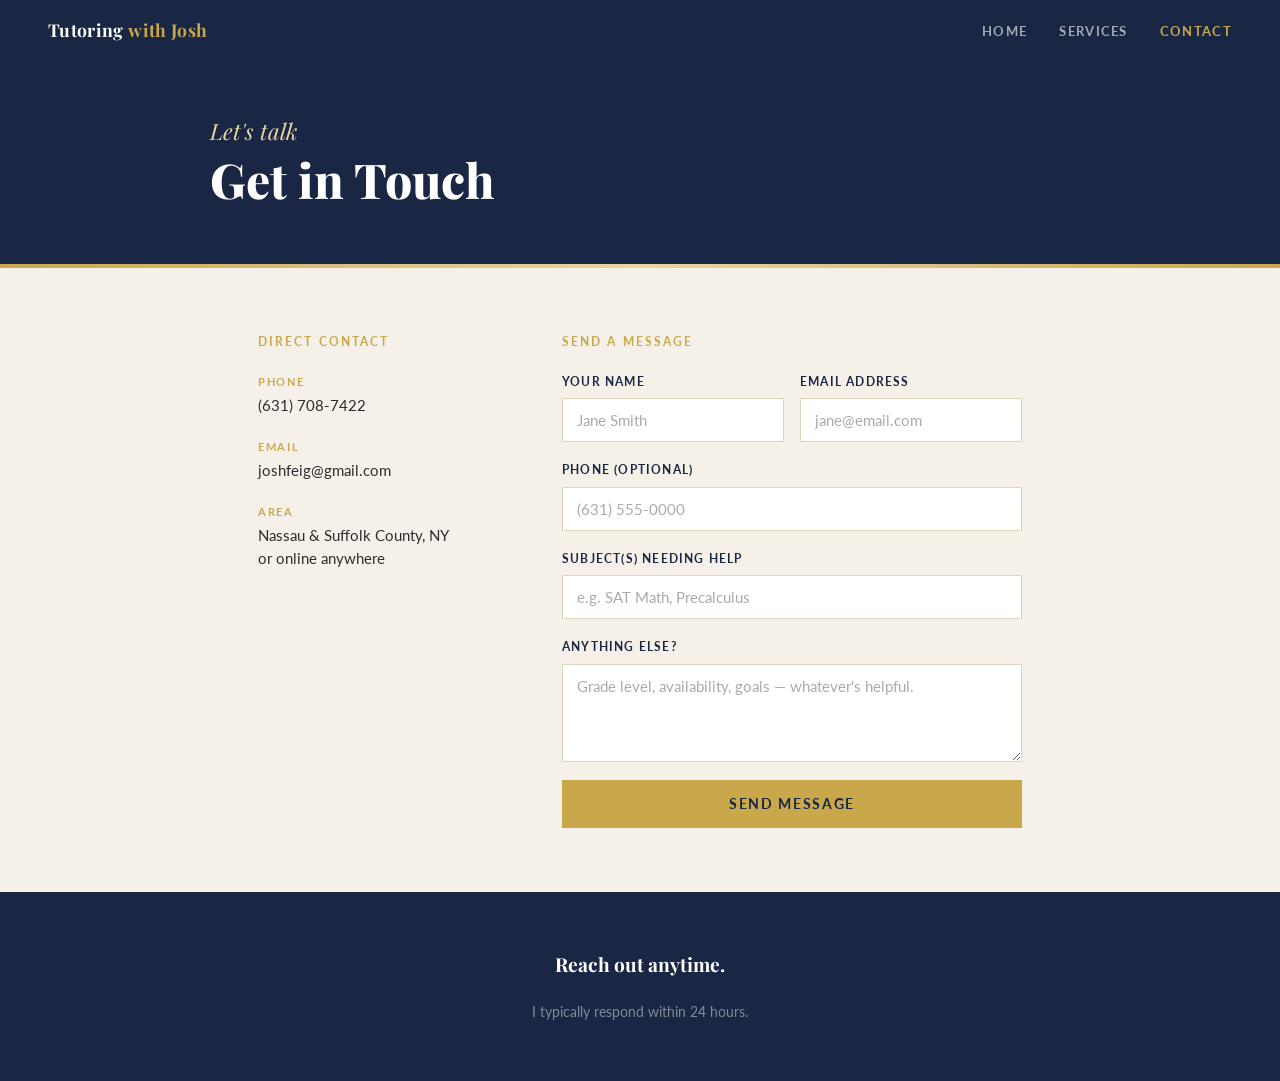
==== contact.html @ d27513d3 "Add files via upload" ====
<!DOCTYPE html>
<html lang="en">
<head>
  <meta charset="UTF-8" />
  <meta name="viewport" content="width=device-width, initial-scale=1.0" />
  <title>Contact | Tutoring with Josh</title>
  <link rel="preconnect" href="https://fonts.googleapis.com" />
  <link rel="preconnect" href="https://fonts.gstatic.com" crossorigin />
  <link href="https://fonts.googleapis.com/css2?family=Playfair+Display:ital,wght@0,700;0,800;1,400;1,600&family=Lato:wght@300;400;700&display=swap" rel="stylesheet" />
  <link rel="stylesheet" href="style.css" />
</head>
<body>

  <nav>
    <a class="nav-brand" href="index.html">Tutoring <span>with Josh</span></a>
    <ul class="nav-links">
      <li><a href="index.html">Home</a></li>
      <li><a href="services.html">Services</a></li>
      <li><a href="contact.html" class="active">Contact</a></li>
    </ul>
  </nav>

  <section class="page-hero">
    <div class="hero-inner">
      <div class="hero-eyebrow">Let's talk</div>
      <h1 class="hero-title" style="font-size: clamp(2rem, 4vw, 3rem);">Get in Touch</h1>
    </div>
  </section>

  <main class="main">
    <div class="contact-layout">

      <div class="contact-info">
        <p class="section-label">Direct Contact</p>
        <ul class="contact-list">
          <li class="contact-row">
            <span class="contact-label">Phone</span>
            <a class="contact-value" href="tel:6317087422">(631) 708-7422</a>
          </li>
          <li class="contact-row">
            <span class="contact-label">Email</span>
            <a class="contact-value" href="mailto:joshfeig@gmail.com">joshfeig@gmail.com</a>
          </li>
          <li class="contact-row">
            <span class="contact-label">Area</span>
            <span class="contact-value">Nassau &amp; Suffolk County, NY<br/>or online anywhere</span>
          </li>
        </ul>
      </div>

      <div class="contact-form-wrap">
        <p class="section-label">Send a Message</p>
        <!-- Netlify handles form submissions — just deploy and it works -->
        <form name="contact" method="POST" data-netlify="true" class="contact-form">
          <input type="hidden" name="form-name" value="contact" />

          <div class="field-row">
            <div class="field">
              <label for="name">Your Name</label>
              <input type="text" id="name" name="name" placeholder="Jane Smith" required />
            </div>
            <div class="field">
              <label for="email">Email Address</label>
              <input type="email" id="email" name="email" placeholder="jane@email.com" required />
            </div>
          </div>

          <div class="field">
            <label for="phone">Phone (optional)</label>
            <input type="tel" id="phone" name="phone" placeholder="(631) 555-0000" />
          </div>

          <div class="field">
            <label for="subject">Subject(s) Needing Help</label>
            <input type="text" id="subject" name="subject" placeholder="e.g. SAT Math, Precalculus" />
          </div>

          <div class="field">
            <label for="message">Anything else?</label>
            <textarea id="message" name="message" rows="4" placeholder="Grade level, availability, goals — whatever's helpful."></textarea>
          </div>

          <button type="submit" class="btn btn-submit">Send Message</button>
        </form>
      </div>

    </div>
  </main>

  <footer>
    <div class="footer-inner footer-simple">
      <p class="footer-headline" style="font-size:1.2rem;">Reach out anytime.</p>
      <p style="color:rgba(255,255,255,0.45); font-size:0.9rem; margin-top:8px;">I typically respond within 24 hours.</p>
    </div>
  </footer>

</body>
</html>
---- style.css ----
*, *::before, *::after { box-sizing: border-box; margin: 0; padding: 0; }

:root {
  --navy: #1a2744;
  --navy-light: #243058;
  --gold: #c9a84c;
  --gold-light: #e8d5a3;
  --cream: #f5f1e8;
  --white: #ffffff;
  --text: #2c2c2c;
  --text-muted: #666;
  --border: #ddd5c0;
}

html { scroll-behavior: smooth; }

body {
  font-family: 'Lato', sans-serif;
  color: var(--text);
  background: var(--cream);
  font-size: 16px;
  line-height: 1.7;
}

/* ── NAV ── */
nav {
  background: var(--navy);
  position: sticky;
  top: 0;
  z-index: 100;
  display: flex;
  justify-content: space-between;
  align-items: center;
  padding: 0 48px;
  height: 60px;
}

.nav-brand {
  font-family: 'Playfair Display', serif;
  color: var(--white);
  font-size: 1.1rem;
  font-weight: 700;
  letter-spacing: 0.02em;
  text-decoration: none;
}

.nav-brand span { color: var(--gold); }

.nav-links {
  display: flex;
  gap: 32px;
  list-style: none;
}

.nav-links a {
  color: rgba(255,255,255,0.6);
  text-decoration: none;
  font-size: 0.82rem;
  font-weight: 700;
  letter-spacing: 0.1em;
  text-transform: uppercase;
  transition: color 0.2s;
}

.nav-links a:hover,
.nav-links a.active { color: var(--gold); }

/* ── HERO ── */
.hero {
  background: var(--navy);
  padding: 80px 48px 72px;
  position: relative;
  overflow: hidden;
}

.hero::after {
  content: '';
  position: absolute;
  bottom: 0; left: 0; right: 0;
  height: 4px;
  background: linear-gradient(90deg, var(--gold), var(--gold-light), var(--gold));
}

.page-hero {
  background: var(--navy);
  padding: 52px 48px 48px;
  position: relative;
}

.page-hero::after {
  content: '';
  position: absolute;
  bottom: 0; left: 0; right: 0;
  height: 4px;
  background: linear-gradient(90deg, var(--gold), var(--gold-light), var(--gold));
}

.hero-inner {
  max-width: 860px;
  margin: 0 auto;
}

.hero-eyebrow {
  font-family: 'Playfair Display', serif;
  font-style: italic;
  color: var(--gold-light);
  font-size: 1.4rem;
  font-weight: 400;
  margin-bottom: 4px;
  opacity: 0;
  animation: fadeUp 0.6s 0.1s forwards;
}

.hero-title {
  font-family: 'Playfair Display', serif;
  font-size: clamp(2.6rem, 5vw, 3.8rem);
  font-weight: 800;
  color: var(--white);
  line-height: 1.05;
  margin-bottom: 16px;
  opacity: 0;
  animation: fadeUp 0.6s 0.25s forwards;
}

.hero-title span { color: var(--gold); }

.hero-sub {
  color: rgba(255,255,255,0.6);
  font-size: 1rem;
  font-weight: 300;
  letter-spacing: 0.08em;
  text-transform: uppercase;
  opacity: 0;
  animation: fadeUp 0.6s 0.4s forwards;
}

.hero-cta {
  margin-top: 36px;
  opacity: 0;
  animation: fadeUp 0.6s 0.55s forwards;
}

@keyframes fadeUp {
  from { opacity: 0; transform: translateY(18px); }
  to   { opacity: 1; transform: translateY(0); }
}

/* ── BUTTONS ── */
.btn {
  display: inline-block;
  background: var(--gold);
  color: var(--navy);
  font-family: 'Lato', sans-serif;
  font-weight: 700;
  font-size: 0.82rem;
  letter-spacing: 0.12em;
  text-transform: uppercase;
  text-decoration: none;
  padding: 14px 32px;
  border: none;
  cursor: pointer;
  transition: background 0.2s, transform 0.15s;
}

.btn:hover {
  background: var(--gold-light);
  transform: translateY(-1px);
}

.btn-outline {
  background: transparent;
  color: var(--white);
  border: 1px solid rgba(255,255,255,0.35);
  margin-left: 12px;
}

.btn-outline:hover {
  background: rgba(255,255,255,0.08);
  transform: translateY(-1px);
}

.btn-dark {
  background: var(--navy);
  color: var(--white);
}

.btn-dark:hover {
  background: var(--navy-light);
}

.btn-submit {
  width: 100%;
  padding: 16px;
  font-size: 0.85rem;
}

/* ── TESTIMONIAL ── */
.testimonial-band {
  background: var(--white);
  padding: 48px;
  border-bottom: 1px solid var(--border);
}

.testimonial-inner {
  max-width: 860px;
  margin: 0 auto;
  display: flex;
  gap: 24px;
  align-items: flex-start;
}

.testimonial-bar {
  width: 4px;
  min-height: 80px;
  background: var(--gold);
  flex-shrink: 0;
  margin-top: 4px;
}

.testimonial-text {
  font-family: 'Playfair Display', serif;
  font-style: italic;
  font-size: 1.15rem;
  color: #333;
  line-height: 1.7;
}

.testimonial-attr {
  margin-top: 12px;
  font-size: 0.75rem;
  font-weight: 700;
  letter-spacing: 0.12em;
  text-transform: uppercase;
  color: var(--gold);
}

/* ── MAIN ── */
.main {
  max-width: 860px;
  margin: 0 auto;
  padding: 64px 48px;
}

.section-label {
  font-size: 0.72rem;
  font-weight: 700;
  letter-spacing: 0.18em;
  text-transform: uppercase;
  color: var(--gold);
  margin-bottom: 20px;
}

.divider {
  height: 1px;
  background: var(--border);
  margin: 0 0 56px;
}

.content-section {
  margin-bottom: 56px;
}

/* ── ABOUT (index) ── */
.about-section { margin-bottom: 0; }

.about-grid {
  display: grid;
  grid-template-columns: 1fr 200px;
  gap: 48px;
  align-items: start;
}

.about-text p {
  color: #444;
  font-size: 0.97rem;
  line-height: 1.8;
  margin-bottom: 14px;
}

.about-text p:last-of-type { margin-bottom: 0; }

.about-right {
  display: flex;
  flex-direction: column;
  gap: 12px;
}

.about-photo {
  width: 100%;
  display: block;
  border: 3px solid var(--gold);
}

.stats {
  display: flex;
  flex-direction: column;
  gap: 10px;
}

.stat-box {
  background: var(--cream);
  border: 1px solid var(--border);
  padding: 14px 16px;
  text-align: center;
}

.stat-number {
  font-family: 'Playfair Display', serif;
  font-size: 1.7rem;
  font-weight: 700;
  color: var(--navy);
  line-height: 1;
}

.stat-number sup {
  font-size: 0.85rem;
  vertical-align: super;
}

.stat-label {
  font-size: 0.76rem;
  color: var(--text-muted);
  margin-top: 4px;
  line-height: 1.4;
}

/* ── SUBJECTS ── */
.pill-row {
  display: flex;
  flex-wrap: wrap;
  gap: 10px;
}

.pill {
  background: var(--navy);
  color: var(--white);
  font-size: 0.82rem;
  font-weight: 700;
  letter-spacing: 0.04em;
  padding: 9px 18px;
}

/* ── SESSION FORMAT ── */
.format-grid {
  display: grid;
  grid-template-columns: 1fr 1fr;
  gap: 16px;
}

.format-card {
  background: var(--white);
  border: 1px solid var(--border);
  padding: 28px 24px;
  transition: border-color 0.2s;
}

.format-card:hover { border-color: var(--gold); }

.format-icon {
  font-size: 1.2rem;
  color: var(--gold);
  margin-bottom: 12px;
}

.format-title {
  font-family: 'Playfair Display', serif;
  font-size: 1.1rem;
  font-weight: 700;
  color: var(--navy);
  margin-bottom: 8px;
}

.format-desc {
  font-size: 0.9rem;
  color: var(--text-muted);
  line-height: 1.6;
}

/* ── WHAT TO EXPECT ── */
.expect-grid {
  display: grid;
  grid-template-columns: 1fr 1fr;
  gap: 14px;
}

.expect-card {
  border: 1px solid var(--border);
  background: var(--white);
  padding: 20px 22px;
  display: flex;
  gap: 16px;
  align-items: flex-start;
  transition: border-color 0.2s;
}

.expect-card:hover { border-color: var(--gold); }

.expect-num {
  width: 28px;
  height: 28px;
  border: 1.5px solid var(--gold);
  color: var(--gold);
  font-size: 0.75rem;
  font-weight: 700;
  display: flex;
  align-items: center;
  justify-content: center;
  flex-shrink: 0;
  margin-top: 2px;
  font-family: 'Playfair Display', serif;
}

.expect-title {
  font-weight: 700;
  font-size: 0.95rem;
  color: var(--navy);
  margin-bottom: 4px;
}

.expect-desc {
  font-size: 0.87rem;
  color: var(--text-muted);
  line-height: 1.5;
}

/* ── CONTACT PAGE ── */
.contact-layout {
  display: grid;
  grid-template-columns: 240px 1fr;
  gap: 64px;
  align-items: start;
}

.contact-list {
  list-style: none;
  display: flex;
  flex-direction: column;
  gap: 20px;
}

.contact-row {
  display: flex;
  flex-direction: column;
  gap: 3px;
}

.contact-label {
  font-size: 0.7rem;
  font-weight: 700;
  letter-spacing: 0.15em;
  text-transform: uppercase;
  color: var(--gold);
}

.contact-value {
  color: var(--text);
  font-size: 0.95rem;
  text-decoration: none;
  line-height: 1.5;
}

a.contact-value:hover { color: var(--navy); text-decoration: underline; }

/* ── FORM ── */
.contact-form {
  display: flex;
  flex-direction: column;
  gap: 18px;
}

.field-row {
  display: grid;
  grid-template-columns: 1fr 1fr;
  gap: 16px;
}

.field {
  display: flex;
  flex-direction: column;
  gap: 6px;
}

.field label {
  font-size: 0.75rem;
  font-weight: 700;
  letter-spacing: 0.1em;
  text-transform: uppercase;
  color: var(--navy);
}

.field input,
.field textarea {
  background: var(--white);
  border: 1px solid var(--border);
  padding: 12px 14px;
  font-family: 'Lato', sans-serif;
  font-size: 0.95rem;
  color: var(--text);
  outline: none;
  transition: border-color 0.2s;
  width: 100%;
}

.field input:focus,
.field textarea:focus {
  border-color: var(--gold);
}

.field input::placeholder,
.field textarea::placeholder {
  color: #aaa;
}

.field textarea { resize: vertical; }

/* ── FOOTER ── */
footer {
  background: var(--navy);
  padding: 56px 48px;
}

.footer-inner {
  max-width: 860px;
  margin: 0 auto;
}

.footer-simple {
  text-align: center;
}

.footer-headline {
  font-family: 'Playfair Display', serif;
  font-size: 1.8rem;
  font-weight: 700;
  color: var(--white);
  margin-bottom: 20px;
}

/* ── RESPONSIVE ── */
@media (max-width: 700px) {
  nav { padding: 0 20px; }
  .nav-links { gap: 18px; }
  .hero, .page-hero { padding: 52px 24px 48px; }
  .testimonial-band { padding: 36px 24px; }
  .main { padding: 48px 24px; }
  .about-grid { grid-template-columns: 1fr; }
  .about-right { flex-direction: row; flex-wrap: wrap; }
  .about-photo { width: 120px; }
  .stats { flex-direction: row; flex-wrap: wrap; }
  .stat-box { flex: 1; min-width: 90px; }
  .format-grid { grid-template-columns: 1fr; }
  .expect-grid { grid-template-columns: 1fr; }
  .contact-layout { grid-template-columns: 1fr; gap: 40px; }
  .field-row { grid-template-columns: 1fr; }
  footer { padding: 48px 24px; }
  .btn-outline { margin-left: 0; margin-top: 10px; }
}
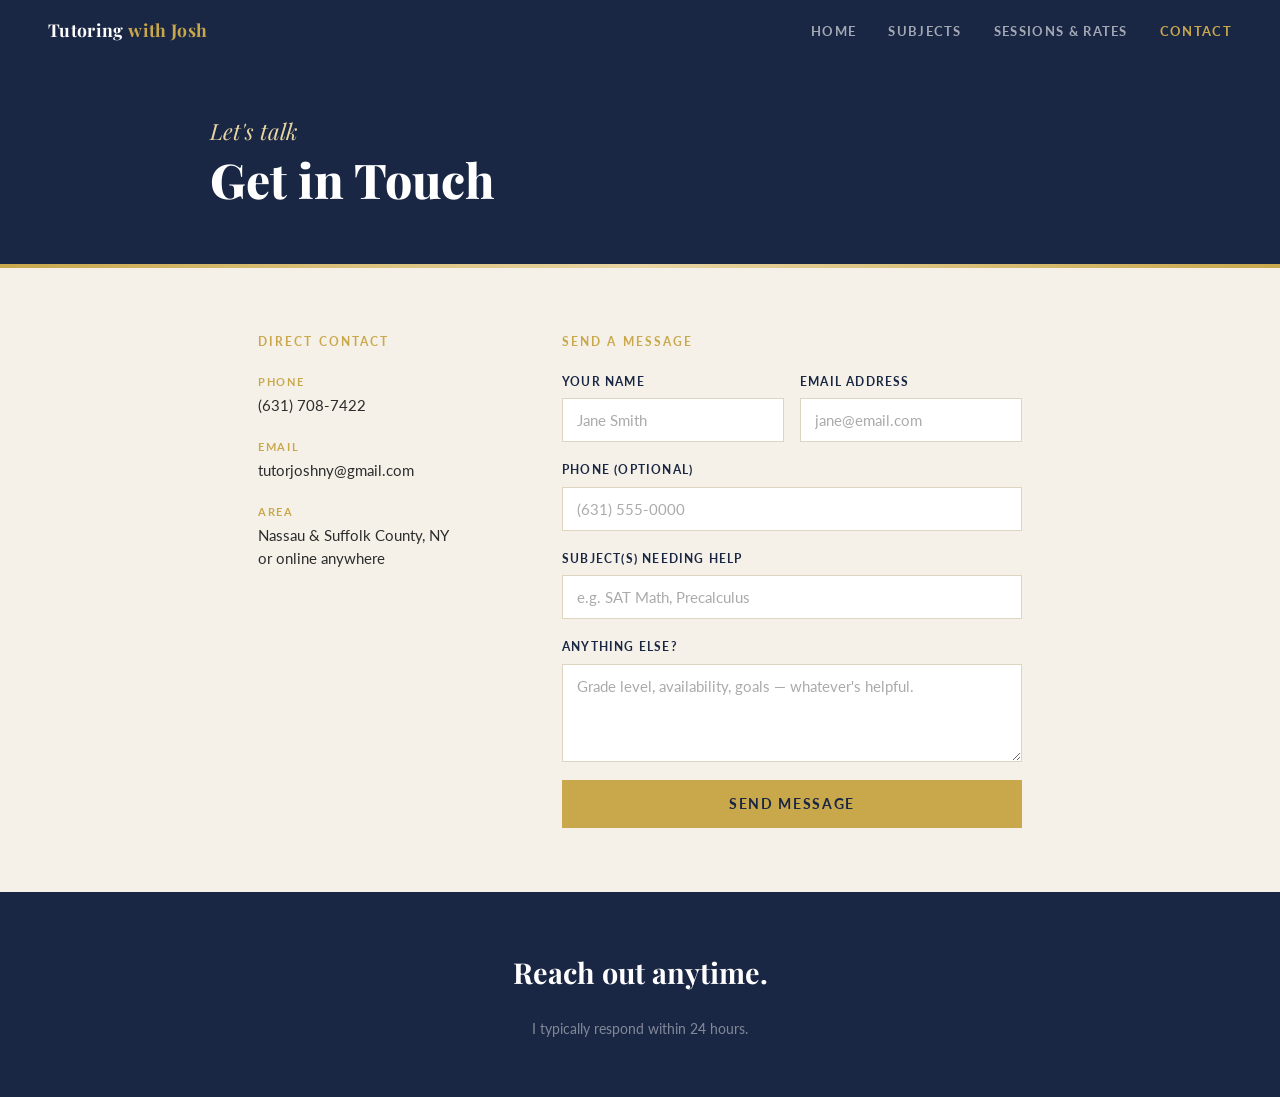
==== commit 05d8a9a4: "Add files via upload" ====
--- a/contact.html
+++ b/contact.html
@@ -15,7 +15,8 @@
     <a class="nav-brand" href="index.html">Tutoring <span>with Josh</span></a>
     <ul class="nav-links">
       <li><a href="index.html">Home</a></li>
-      <li><a href="services.html">Services</a></li>
+      <li><a href="subjects.html">Subjects</a></li>
+      <li><a href="sessions.html">Sessions &amp; Rates</a></li>
       <li><a href="contact.html" class="active">Contact</a></li>
     </ul>
   </nav>
@@ -39,7 +40,7 @@
           </li>
           <li class="contact-row">
             <span class="contact-label">Email</span>
-            <a class="contact-value" href="mailto:joshfeig@gmail.com">joshfeig@gmail.com</a>
+            <a class="contact-value" href="mailto:tutorjoshny@gmail.com">tutorjoshny@gmail.com</a>
           </li>
           <li class="contact-row">
             <span class="contact-label">Area</span>
@@ -50,7 +51,6 @@
 
       <div class="contact-form-wrap">
         <p class="section-label">Send a Message</p>
-        <!-- Netlify handles form submissions — just deploy and it works -->
         <form name="contact" method="POST" data-netlify="true" class="contact-form">
           <input type="hidden" name="form-name" value="contact" />
 
@@ -89,7 +89,7 @@
 
   <footer>
     <div class="footer-inner footer-simple">
-      <p class="footer-headline" style="font-size:1.2rem;">Reach out anytime.</p>
+      <p class="footer-headline">Reach out anytime.</p>
       <p style="color:rgba(255,255,255,0.45); font-size:0.9rem; margin-top:8px;">I typically respond within 24 hours.</p>
     </div>
   </footer>
--- a/style.css
+++ b/style.css
@@ -250,6 +250,12 @@
   margin-bottom: 20px;
 }
 
+.section-intro {
+  color: #444;
+  font-size: 0.95rem;
+  margin-bottom: 24px;
+}
+
 .divider {
   height: 1px;
   background: var(--border);
@@ -260,16 +266,7 @@
   margin-bottom: 56px;
 }
 
-/* ── ABOUT (index) ── */
-.about-section { margin-bottom: 0; }
-
-.about-grid {
-  display: grid;
-  grid-template-columns: 1fr 200px;
-  gap: 48px;
-  align-items: start;
-}
-
+/* ── ABOUT (home page) ── */
 .about-text p {
   color: #444;
   font-size: 0.97rem;
@@ -279,56 +276,27 @@
 
 .about-text p:last-of-type { margin-bottom: 0; }
 
-.about-right {
-  display: flex;
-  flex-direction: column;
-  gap: 12px;
-}
-
-.about-photo {
-  width: 100%;
-  display: block;
-  border: 3px solid var(--gold);
-}
-
-.stats {
-  display: flex;
-  flex-direction: column;
-  gap: 10px;
-}
-
-.stat-box {
-  background: var(--cream);
-  border: 1px solid var(--border);
-  padding: 14px 16px;
-  text-align: center;
-}
-
-.stat-number {
-  font-family: 'Playfair Display', serif;
-  font-size: 1.7rem;
+/* ── SUBJECTS / SERVICES ── */
+.services-grid {
+  display: grid;
+  grid-template-columns: 1fr 1fr;
+  gap: 48px;
+  align-items: start;
+}
+
+.services-heading {
+  font-family: 'Playfair Display', serif;
+  font-size: 1rem;
   font-weight: 700;
   color: var(--navy);
-  line-height: 1;
-}
-
-.stat-number sup {
-  font-size: 0.85rem;
-  vertical-align: super;
-}
-
-.stat-label {
-  font-size: 0.76rem;
-  color: var(--text-muted);
-  margin-top: 4px;
-  line-height: 1.4;
-}
-
-/* ── SUBJECTS ── */
+  margin-bottom: 16px;
+}
+
 .pill-row {
   display: flex;
   flex-wrap: wrap;
   gap: 10px;
+  margin-bottom: 0;
 }
 
 .pill {
@@ -338,6 +306,31 @@
   font-weight: 700;
   letter-spacing: 0.04em;
   padding: 9px 18px;
+}
+
+.focus-list {
+  list-style: none;
+  display: flex;
+  flex-direction: column;
+  gap: 10px;
+}
+
+.focus-list li {
+  font-size: 0.92rem;
+  color: #444;
+  padding-left: 16px;
+  position: relative;
+  line-height: 1.5;
+}
+
+.focus-list li::before {
+  content: '';
+  position: absolute;
+  left: 0;
+  top: 9px;
+  width: 6px;
+  height: 1.5px;
+  background: var(--gold);
 }
 
 /* ── SESSION FORMAT ── */
@@ -356,12 +349,6 @@
 
 .format-card:hover { border-color: var(--gold); }
 
-.format-icon {
-  font-size: 1.2rem;
-  color: var(--gold);
-  margin-bottom: 12px;
-}
-
 .format-title {
   font-family: 'Playfair Display', serif;
   font-size: 1.1rem;
@@ -376,51 +363,75 @@
   line-height: 1.6;
 }
 
-/* ── WHAT TO EXPECT ── */
-.expect-grid {
+/* ── SERVICE AREA ── */
+.area-grid {
   display: grid;
   grid-template-columns: 1fr 1fr;
-  gap: 14px;
-}
-
-.expect-card {
+  gap: 16px;
+}
+
+.area-card {
+  background: var(--white);
   border: 1px solid var(--border);
+  padding: 20px 24px;
+}
+
+.area-county {
+  font-family: 'Playfair Display', serif;
+  font-size: 0.95rem;
+  font-weight: 700;
+  color: var(--navy);
+  margin-bottom: 8px;
+}
+
+.area-towns {
+  font-size: 0.9rem;
+  color: var(--text-muted);
+  line-height: 1.6;
+}
+
+/* ── RATES ── */
+.rates-grid {
+  display: grid;
+  grid-template-columns: repeat(3, 1fr);
+  gap: 16px;
+}
+
+.rate-card {
   background: var(--white);
-  padding: 20px 22px;
-  display: flex;
-  gap: 16px;
-  align-items: flex-start;
-  transition: border-color 0.2s;
-}
-
-.expect-card:hover { border-color: var(--gold); }
-
-.expect-num {
-  width: 28px;
-  height: 28px;
-  border: 1.5px solid var(--gold);
+  border: 1px solid var(--border);
+  padding: 28px 24px;
+  display: flex;
+  flex-direction: column;
+}
+
+.rate-card--highlight {
+  border-color: var(--gold);
+  background: var(--cream);
+}
+
+.rate-title {
+  font-family: 'Playfair Display', serif;
+  font-size: 1.05rem;
+  font-weight: 700;
+  color: var(--navy);
+  margin-bottom: 6px;
+}
+
+.rate-duration {
+  font-size: 0.75rem;
+  font-weight: 700;
+  letter-spacing: 0.08em;
+  text-transform: uppercase;
   color: var(--gold);
-  font-size: 0.75rem;
-  font-weight: 700;
-  display: flex;
-  align-items: center;
-  justify-content: center;
-  flex-shrink: 0;
-  margin-top: 2px;
-  font-family: 'Playfair Display', serif;
-}
-
-.expect-title {
-  font-weight: 700;
-  font-size: 0.95rem;
-  color: var(--navy);
-  margin-bottom: 4px;
-}
-
-.expect-desc {
-  font-size: 0.87rem;
+  margin-bottom: 12px;
+}
+
+.rate-desc {
+  font-size: 0.88rem;
   color: var(--text-muted);
-  line-height: 1.5;
+  line-height: 1.6;
+  flex: 1;
 }
 
 /* ── CONTACT PAGE ── */
@@ -502,14 +513,10 @@
 }
 
 .field input:focus,
-.field textarea:focus {
-  border-color: var(--gold);
-}
+.field textarea:focus { border-color: var(--gold); }
 
 .field input::placeholder,
-.field textarea::placeholder {
-  color: #aaa;
-}
+.field textarea::placeholder { color: #aaa; }
 
 .field textarea { resize: vertical; }
 
@@ -524,9 +531,7 @@
   margin: 0 auto;
 }
 
-.footer-simple {
-  text-align: center;
-}
+.footer-simple { text-align: center; }
 
 .footer-headline {
   font-family: 'Playfair Display', serif;
@@ -539,19 +544,17 @@
 /* ── RESPONSIVE ── */
 @media (max-width: 700px) {
   nav { padding: 0 20px; }
-  .nav-links { gap: 18px; }
+  .nav-links { gap: 14px; }
+  .nav-links a { font-size: 0.75rem; }
   .hero, .page-hero { padding: 52px 24px 48px; }
   .testimonial-band { padding: 36px 24px; }
   .main { padding: 48px 24px; }
-  .about-grid { grid-template-columns: 1fr; }
-  .about-right { flex-direction: row; flex-wrap: wrap; }
-  .about-photo { width: 120px; }
-  .stats { flex-direction: row; flex-wrap: wrap; }
-  .stat-box { flex: 1; min-width: 90px; }
+  .services-grid { grid-template-columns: 1fr; gap: 32px; }
   .format-grid { grid-template-columns: 1fr; }
-  .expect-grid { grid-template-columns: 1fr; }
+  .area-grid { grid-template-columns: 1fr; }
+  .rates-grid { grid-template-columns: 1fr; }
   .contact-layout { grid-template-columns: 1fr; gap: 40px; }
   .field-row { grid-template-columns: 1fr; }
   footer { padding: 48px 24px; }
-  .btn-outline { margin-left: 0; margin-top: 10px; }
-}
+  .btn-outline { margin-left: 0; margin-top: 10px; display: block; text-align: center; }
+}
